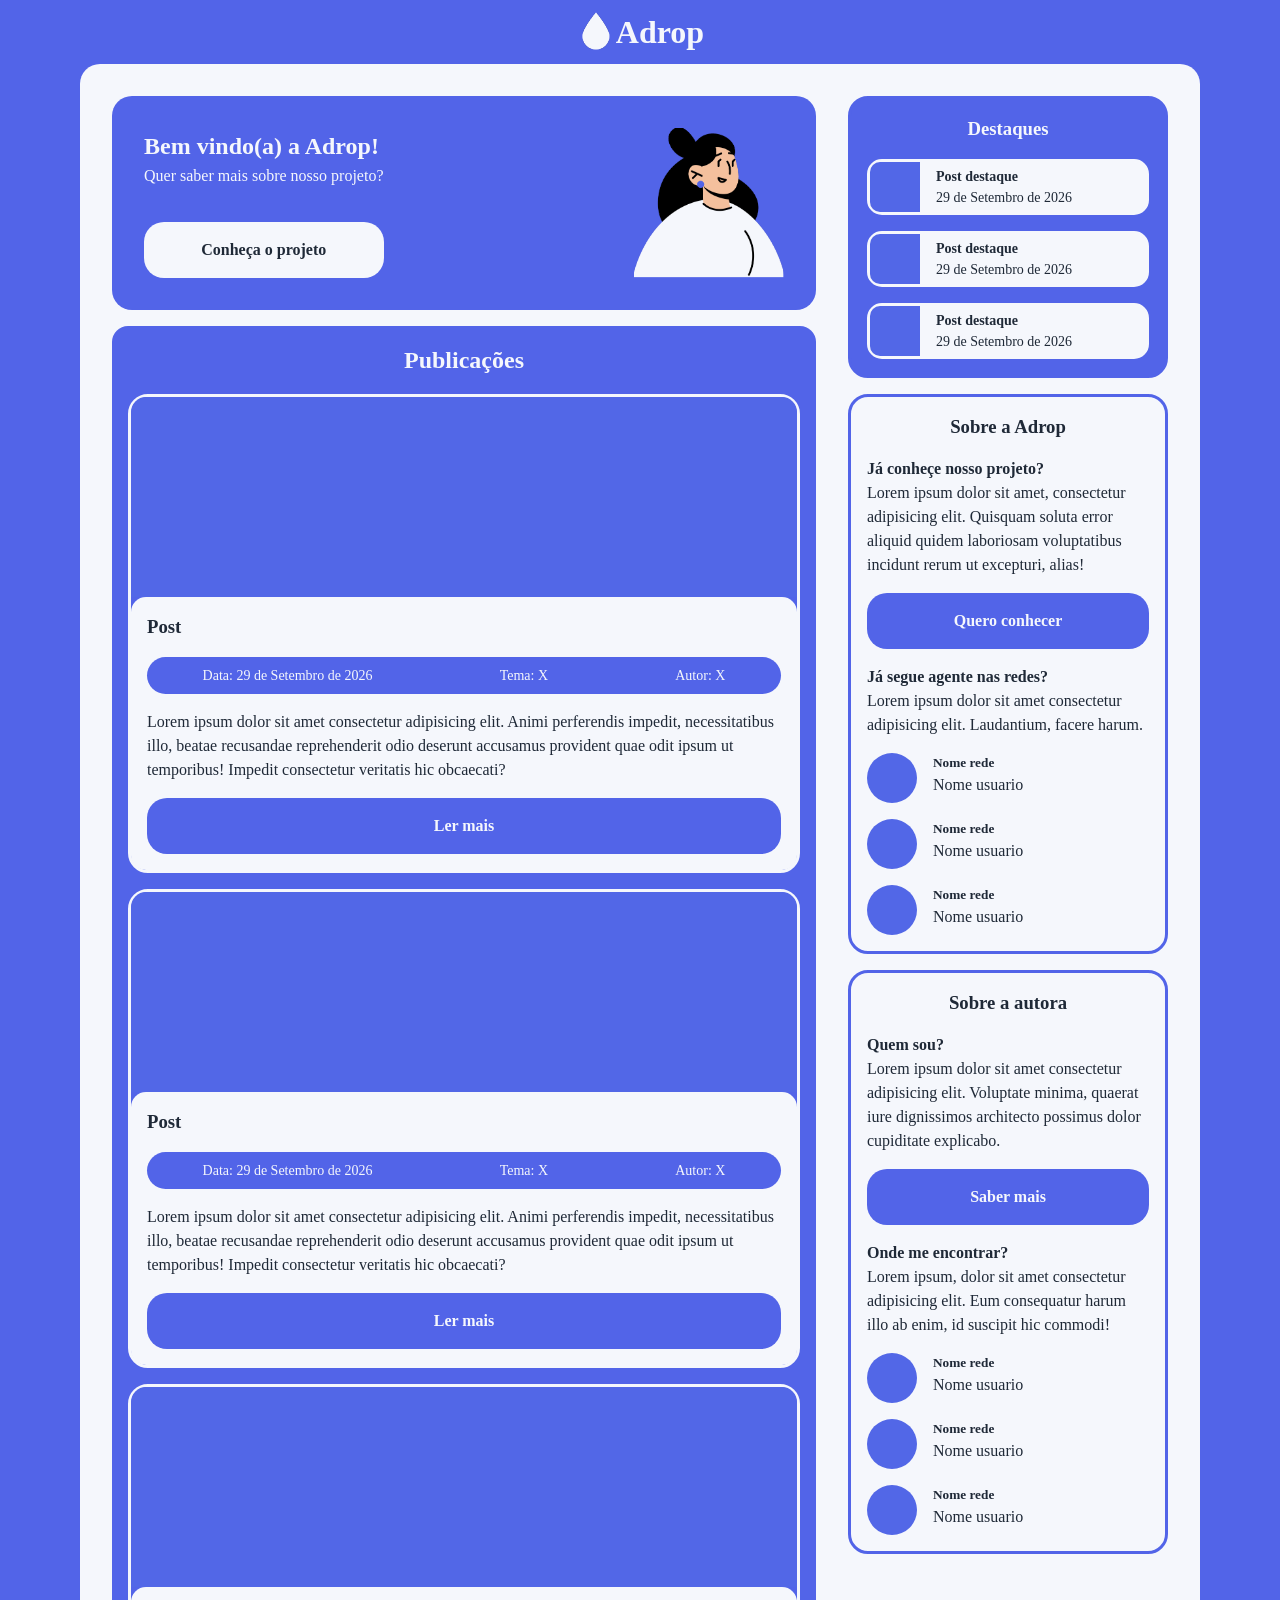
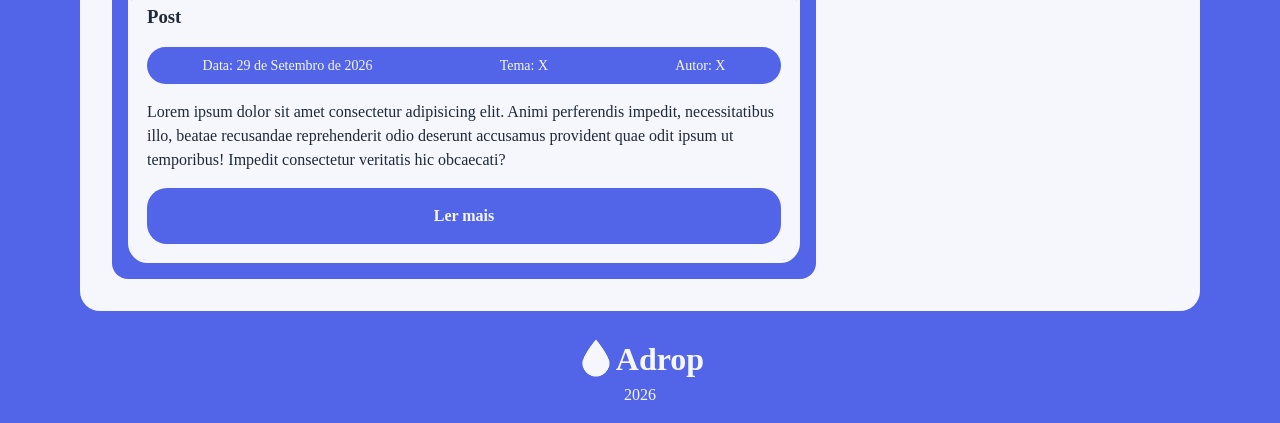
==== docs/index.html @ 1b705e3d "reestrutura todo o site na pasta docs com novo CSS e HTML" ====
<!doctype html>
<html lang="pt-BR">
  <head>
    <meta charset="UTF-8" />
    <meta name="viewport" content="width=device-width, initial-scale=1.0" />
    <link rel="stylesheet" href="css/stylesheet.css" />
    <title>Página inicial - Adrop</title>
  </head>
  <body>
    <header>
      <a class="logo" href="index.html">
        <img src="img/logo.svg" />
        Adrop
      </a>
    </header>
    <main>
      <div class="coluna1">
        <article class="banner">
          <div>
            <div>
              <h2>Bem vindo(a) a Adrop!</h2>
              <p>Quer saber mais sobre nosso projeto?</p>
            </div>
            <a class="botaoClaro" href="pages/sobreprojeto.html">Conheça o projeto</a>
          </div>
          <img src="img/avatar.svg" alt="lorem ipsum" />
        </article>
        <section class="publicacoes">
          <h2>Publicações</h2>
          <ul>
            <li class="publicacao">
              <article>
                <img class="capaPost" src="img/imgplaceholder.jpg" alt="lorem ipsum" />
                <div class="conteudoPost">
                  <h3 class="tituloPost">Post</h3>
                  <ul class="infoPost">
                    <li class="dataPost">
                      <p>
                        Data: <time datetime="2026-09-29"
                          >29 de Setembro de 2026</time
                        >
                      </p>
                    </li>
                    <li class="temaPost">
                      <p>Tema: X</p>
                    </li>
                    <li class="autorPost">
                      <p>Autor: X</p>
                    </li>
                  </ul>
                  <p class="resumoPost">
                    Lorem ipsum dolor sit amet consectetur adipisicing elit.
                    Animi perferendis impedit, necessitatibus illo, beatae
                    recusandae reprehenderit odio deserunt accusamus provident
                    quae odit ipsum ut temporibus! Impedit consectetur veritatis
                    hic obcaecati?
                  </p>
                  <a class="botaoEscuro" href="pages/posts/post1.html">Ler mais</a>
                </div>
              </article>
            </li>
            <li class="publicacao">
              <article>
                <img class="capaPost" src="img/imgplaceholder.jpg" alt="lorem ipsum" />
                <div class="conteudoPost">
                  <h3 class="tituloPost">Post</h3>
                  <ul class="infoPost">
                    <li class="dataPost">
                      <p>
                        Data: <time datetime="2026-09-29"
                          >29 de Setembro de 2026</time
                        >
                      </p>
                    </li>
                    <li class="temaPost">
                      <p>Tema: X</p>
                    </li>
                    <li class="autorPost">
                      <p>Autor: X</p>
                    </li>
                  </ul>
                  <p class="resumoPost">
                    Lorem ipsum dolor sit amet consectetur adipisicing elit.
                    Animi perferendis impedit, necessitatibus illo, beatae
                    recusandae reprehenderit odio deserunt accusamus provident
                    quae odit ipsum ut temporibus! Impedit consectetur veritatis
                    hic obcaecati?
                  </p>
                  <a class="botaoEscuro" href="pages/posts/post2.html">Ler mais</a>
                </div>
              </article>
            </li>
            <li class="publicacao">
              <article>
                <img class="capaPost" src="img/imgplaceholder.jpg" alt="lorem ipsum" />
                <div class="conteudoPost">
                  <h3 class="tituloPost">Post</h3>
                  <ul class="infoPost">
                    <li class="dataPost">
                      <p>
                        Data: <time datetime="2026-09-29"
                          >29 de Setembro de 2026</time
                        >
                      </p>
                    </li>
                    <li class="temaPost">
                      <p>Tema: X</p>
                    </li>
                    <li class="autorPost">
                      <p>Autor: X</p>
                    </li>
                  </ul>
                  <p class="resumoPost">
                    Lorem ipsum dolor sit amet consectetur adipisicing elit.
                    Animi perferendis impedit, necessitatibus illo, beatae
                    recusandae reprehenderit odio deserunt accusamus provident
                    quae odit ipsum ut temporibus! Impedit consectetur veritatis
                    hic obcaecati?
                  </p>
                  <a class="botaoEscuro" href="pages/posts/post3.html">Ler mais</a>
                </div>
              </article>
            </li>
          </ul>
        </section>
      </div>
      <div class="coluna2 sidebar">
        <div class="cardLateral cardDestaques">
          <div class="tituloCentralizado">
            <h3>Destaques</h3>
          </div>
          <ul class="postsDestaques">
            <li class="postDestaque">
              <a href="pages/posts/post1.html">
                <img src="img/imgdestplaceholder.jpg" alt="lorem ipsum" />
                <div class="conteudoPostDestaque">
                  <h4>Post destaque</h4>

                  <time datetime="2026-09-29">29 de Setembro de 2026</time>
                </div>
              </a>
            </li>
            <li class="postDestaque">
              <a href="pages/posts/post2.html">
                <img src="img/imgdestplaceholder.jpg" alt="lorem ipsum" />
                <div class="conteudoPostDestaque">
                  <h4>Post destaque</h4>

                  <time datetime="2026-09-29">29 de Setembro de 2026</time>
                </div>
              </a>
            </li>
            <li class="postDestaque">
              <a href="pages/posts/post3.html">
                <img src="img/imgdestplaceholder.jpg" alt="lorem ipsum" />
                <div class="conteudoPostDestaque">
                  <h4>Post destaque</h4>

                  <time datetime="2026-09-29">29 de Setembro de 2026</time>
                </div>
              </a>
            </li>
          </ul>
        </div>
        <div class="cardLateral cardAdrop">
          <h3>Sobre a Adrop</h3>
          <div class="introducaoAdrop">
            <h4>Já conheçe nosso projeto?</h4>
            <p>
              Lorem ipsum dolor sit amet, consectetur adipisicing elit. Quisquam
              soluta error aliquid quidem laboriosam voluptatibus incidunt rerum
              ut excepturi, alias!
            </p>
            <a class="botaoEscuro" href="pages/sobreprojeto.html">Quero conhecer</a>
          </div>
          <div class="redesSociaisAdrop">
            <h4>Já segue agente nas redes?</h4>
            <p>
              Lorem ipsum dolor sit amet consectetur adipisicing elit.
              Laudantium, facere harum.
            </p>
            <ul class="redesAdrop">
              <li class="redeAdrop">
                <a href="...">
                  <img src="img/imgdestplaceholder.jpg" alt="lorem ipsum" />
                  <div>
                    <h5>Nome rede</h5>
                    <p>Nome usuario</p>
                  </div>
                </a>
              </li>
              <li class="redeAdrop">
                <a href="...">
                  <img src="img/imgdestplaceholder.jpg" alt="lorem ipsum" />
                  <div>
                    <h5>Nome rede</h5>
                    <p>Nome usuario</p>
                  </div>
                </a>
              </li>
              <li class="redeAdrop">
                <a href="...">
                  <img src="img/imgdestplaceholder.jpg" alt="lorem ipsum" />
                  <div>
                    <h5>Nome rede</h5>
                    <p>Nome usuario</p>
                  </div>
                </a>
              </li>
            </ul>
          </div>
        </div>
        <div class="cardLateral cardAutor">
          <h3>Sobre a autora</h3>
          <div class="introducaoAutora">
          <h4>Quem sou?</h4>
          <p>
            Lorem ipsum dolor sit amet consectetur adipisicing elit. Voluptate
            minima, quaerat iure dignissimos architecto possimus dolor
            cupiditate explicabo.
          </p>
          <a class="botaoEscuro" href="pages/sobremim.html">Saber mais</a>
          </div>
          <div class="redesSociaisAutora">
          <h4>Onde me encontrar?</h4>
          <p>
            Lorem ipsum, dolor sit amet consectetur adipisicing elit. Eum
            consequatur harum illo ab enim, id suscipit hic commodi!
          </p>
          <ul class="redesAutora">
            <li class="redeAutora">
              <a href="...">
                <img src="img/imgdestplaceholder.jpg" alt="lorem ipsum" />
                <div>
                  <h5>Nome rede</h5>
                  <p>Nome usuario</p>
                </div>
              </a>
            </li>
            <li class="redeAutora">
              <a href="...">
                <img src="img/imgdestplaceholder.jpg" alt="lorem ipsum" />
                <div>
                  <h5>Nome rede</h5>
                  <p>Nome usuario</p>
                </div>
              </a>
            </li>
            <li class="redeAutora">
              <a href="...">
                <img src="img/imgdestplaceholder.jpg" alt="lorem ipsum" />
                <div>
                  <h5>Nome rede</h5>
                  <p>Nome usuario</p>
                </div>
              </a>
            </li>
          </ul>
          </div>
        </div>
      </div>
    </main>
    <footer>
      <a class="logo" href="index.html">
        <img src="img/logo.svg" />
        Adrop
      </a>
      <p>2026</p>
    </footer>
  </body>
</html>
---- docs/css/stylesheet.css ----
/* Reset de CSS básico - fonte: A Modern CSS Reset – Josh Comeau */

/* 1. Use a more-intuitive box-sizing model */
*,
*::before,
*::after {
  box-sizing: border-box;
}

/* 2. Remove default margin */
*:not(dialog) {
  margin: 0;
}

/* 3. Enable keyword animations */
@media (prefers-reduced-motion: no-preference) {
  html {
    interpolate-size: allow-keywords;
  }
}

body {
  /* 4. Increase line-height */
  line-height: 1.5;
  /* 5. Improve text rendering */
  -webkit-font-smoothing: antialiased;
}

/* 6. Improve media defaults */
img,
picture,
video,
canvas,
svg {
  display: block;
  max-width: 100%;
}

/* 7. Inherit fonts for form controls */
input,
button,
textarea,
select {
  font: inherit;
}

/* 8. Avoid text overflows */
p,
h1,
h2,
h3,
h4,
h5,
h6 {
  overflow-wrap: break-word;
}

/* 9. Improve line wrapping */
p {
  text-wrap: pretty;
}
h1,
h2,
h3,
h4,
h5,
h6 {
  text-wrap: balance;
}

/*
  10. Create a root stacking context
*/
#root,
#__next {
  isolation: isolate;
}

/* Inicio do meu CSS */

/* explicação tecnica sobre a escolha das cores: */

/* 🎨 PALETA DE CORES

   Azul principal:       #5264E8 → Botões, links e destaques.
   Branco azulado:       #F5F7FC → Fundo principal.
   Azul-marinho escuro:  #1F2937 → Textos.
   Cinza médio:          #667085 → Textos secundários, ícones e informações auxiliares.

   Hierarquia:
   Fundo → #F5F7FC
   Destaques → #5264E8
   Texto principal → #1F2937
   Texto secundário → #667085

*/

/* Cabeçalho: */

header {
  display: flex;
  justify-content: center;
  align-items: center;
}
header .logo {
  display: flex;
  text-decoration: none;
  font-size: 2rem;
  font-weight: 700;
  color: #f5f7fc;
  margin: 0.5rem;
}

/* corpo - main */

body {
  background-color: #5264e8;
}

main {
  display: flex;
  justify-content: space-between;
  gap: 2rem;
  background-color: #f5f7fc;
  color: #1f2937;
  max-width: 70rem;
  margin: 0 auto;
  padding: 2rem;
  border-radius: 20px;
}
.coluna1,
.coluna2 {
  display: flex;
  flex-direction: column;
  gap: 1rem;
}

/* conteúdo das colunas */

/* coluna 1 */

/* banner */
.banner {
  display: flex;
  justify-content: space-between;
  flex-wrap: wrap;
  gap: 1rem;
  background-color: #5264e8;
  color: #f5f7fc;
  padding: 2rem;
  border-radius: 20px;
}
.banner > div {
  display: flex;
  flex-direction: column;
  justify-content: space-between;
  gap: 1rem;
}
.banner img {
  max-width: 100%;
  height: auto;
}

/* Publicações */

.publicacoes {
  display: flex;
  flex-direction: column;
  align-items: center;
}
.publicacoes > ul {
  list-style: none;
  padding: 0;
  display: flex;
  flex-direction: column;
  gap: 1rem;
}
.publicacoes h2 {
  padding: 0 0 1rem 0;
  color: #f5f7fc;
}
.publicacao {
  border: solid 3px #f5f7fc;
  border-radius: 20px;
}
.publicacao article .conteudoPost {
  display: flex;
  flex-direction: column;
  gap: 1rem;
  padding: 1rem;
  background-color: #f5f7fc;
  border-radius: 15px;
}
.publicacao img {
  border-radius: 15px 15px 0 0;
}
.publicacoes {
  background-color: #5264e8;
  padding: 1rem;
  border-radius: 1rem;
}
.infoPost {
  display: flex;
  flex-direction: row;
  justify-content: space-around;
  background-color: #5264e8;
  font-size: 0.875rem;
  list-style: none;
  padding: 0;
  gap: 1rem;
  flex-wrap: wrap;
  color: #f5f7fc;
  border-radius: 20px;
}
.infoPost li {
  padding: 0.5rem;
}

/* coluna 2 */

.coluna2 .cardLateral {
  padding: 1rem;
  border: #5264e8 solid 3px;
  border-radius: 20px;
}
.coluna2 {
  max-width: 20rem;
}

/* Destaques */
.cardDestaques {
  display: flex;
  flex-direction: column;
  gap: 1rem;
  background-color: #5264e8;
}
.cardDestaques h3 {
  color: #f5f7fc;
}
.postsDestaques {
  display: flex;
  flex-direction: column;
  gap: 1rem;
  list-style: none;
  padding: 0;
}
.postDestaque a {
  display: flex;
  align-items: center;
  gap: 1rem;
  border: #f5f7fc solid 3px;
  border-radius: 15px;
  background-color: #f5f7fc;
  text-decoration: none;
  font-size: 0.875rem;
  color: #1f2937;
}
.postDestaque img {
  border-radius: 10px 0 0 10px;
}
.tituloCentralizado {
  display: flex;
  flex-direction: row;
  justify-content: center;
  align-items: center;
}

/* Sobre a Adrop */

.cardAdrop {
  display: flex;
  flex-direction: column;
  gap: 1rem;
  align-items: center;
}
.cardAdrop h3,
.cardAdrop h4,
.cardAdrop h5 {
  color: #1f2937;
}
.redesAdrop {
  display: flex;
  flex-direction: column;
  gap: 1rem;
  list-style: none;
  padding: 0;
  margin-top: 1rem;
}
.redeAdrop a {
  display: flex;
  gap: 1rem;
  text-decoration: none;
  color: #1f2937;
}
.redeAdrop img {
  border-radius: 50%;
}
.cardAdrop .botaoEscuro {
  margin-top: 1rem;
}

/* Sobre a autora */

.cardAutor {
  display: flex;
  flex-direction: column;
  gap: 1rem;
  align-items: center;
}
.cardAutor h3,
.cardAutor h4,
.cardAutor h5 {
  color: #1f2937;
}
.redesAutora {
  display: flex;
  flex-direction: column;
  gap: 1rem;
  list-style: none;
  padding: 0;
  margin-top: 1rem;
}
.redeAutora a {
  display: flex;
  gap: 1rem;
  text-decoration: none;
  color: #1f2937;
}
.redeAutora img {
  border-radius: 50%;
}
.cardAutor .botaoEscuro {
  margin-top: 1rem;
}

/* Botões */

.botaoClaro {
  background-color: #f5f7fc;
  padding: 1rem;
  border-radius: 20px;
  display: flex;
  justify-content: center;
  color: #1f2937;
  text-decoration: none;
  font-weight: 700;
}
.botaoEscuro {
  background-color: #5264e8;
  padding: 1rem;
  border-radius: 20px;
  display: flex;
  justify-content: center;
  color: #f5f7fc;
  text-decoration: none;
  font-weight: 700;
}

/* Rodapé */

footer {
  padding: 1rem;
  display: flex;
  flex-direction: column;
  align-items: center;
  color: #f5f7fc;
}
footer .logo {
  display: flex;
  text-decoration: none;
  font-size: 2rem;
  font-weight: 700;
  color: #f5f7fc;
  margin: 0.5rem 0.5rem 0 0.5rem;
}

/* Artigo */

.artigo {
  display: flex;
  flex-direction: column;
  gap: 1rem;
}
.artigo img {
  border-radius: 20px;
}
.artigo a {
  text-decoration: none;
  color: #1f2937;
}
.artigo ul {
  list-style: none;
  padding: 0;
}
.artigo .infoPubli {
  background-color: #5264e8;
  color: #f5f7fc;
  display: flex;
  justify-content: space-around;
  flex-wrap: wrap;
  align-items: center;
  gap: 1rem;
  padding: 1rem;
  border-radius: 20px;
}

/* Focos */

.logo:focus-visible,
.cardDestaques a:focus-visible,
.botaoClaro:focus-visible {
  outline: solid 4px #ffffff;
  outline-offset: 3px;
}
.botaoEscuro:focus-visible,
.redesAdrop a:focus-visible,
.redesAutora a:focus-visible {
  outline: solid 4px #000000;
  outline-offset: 3px;
}
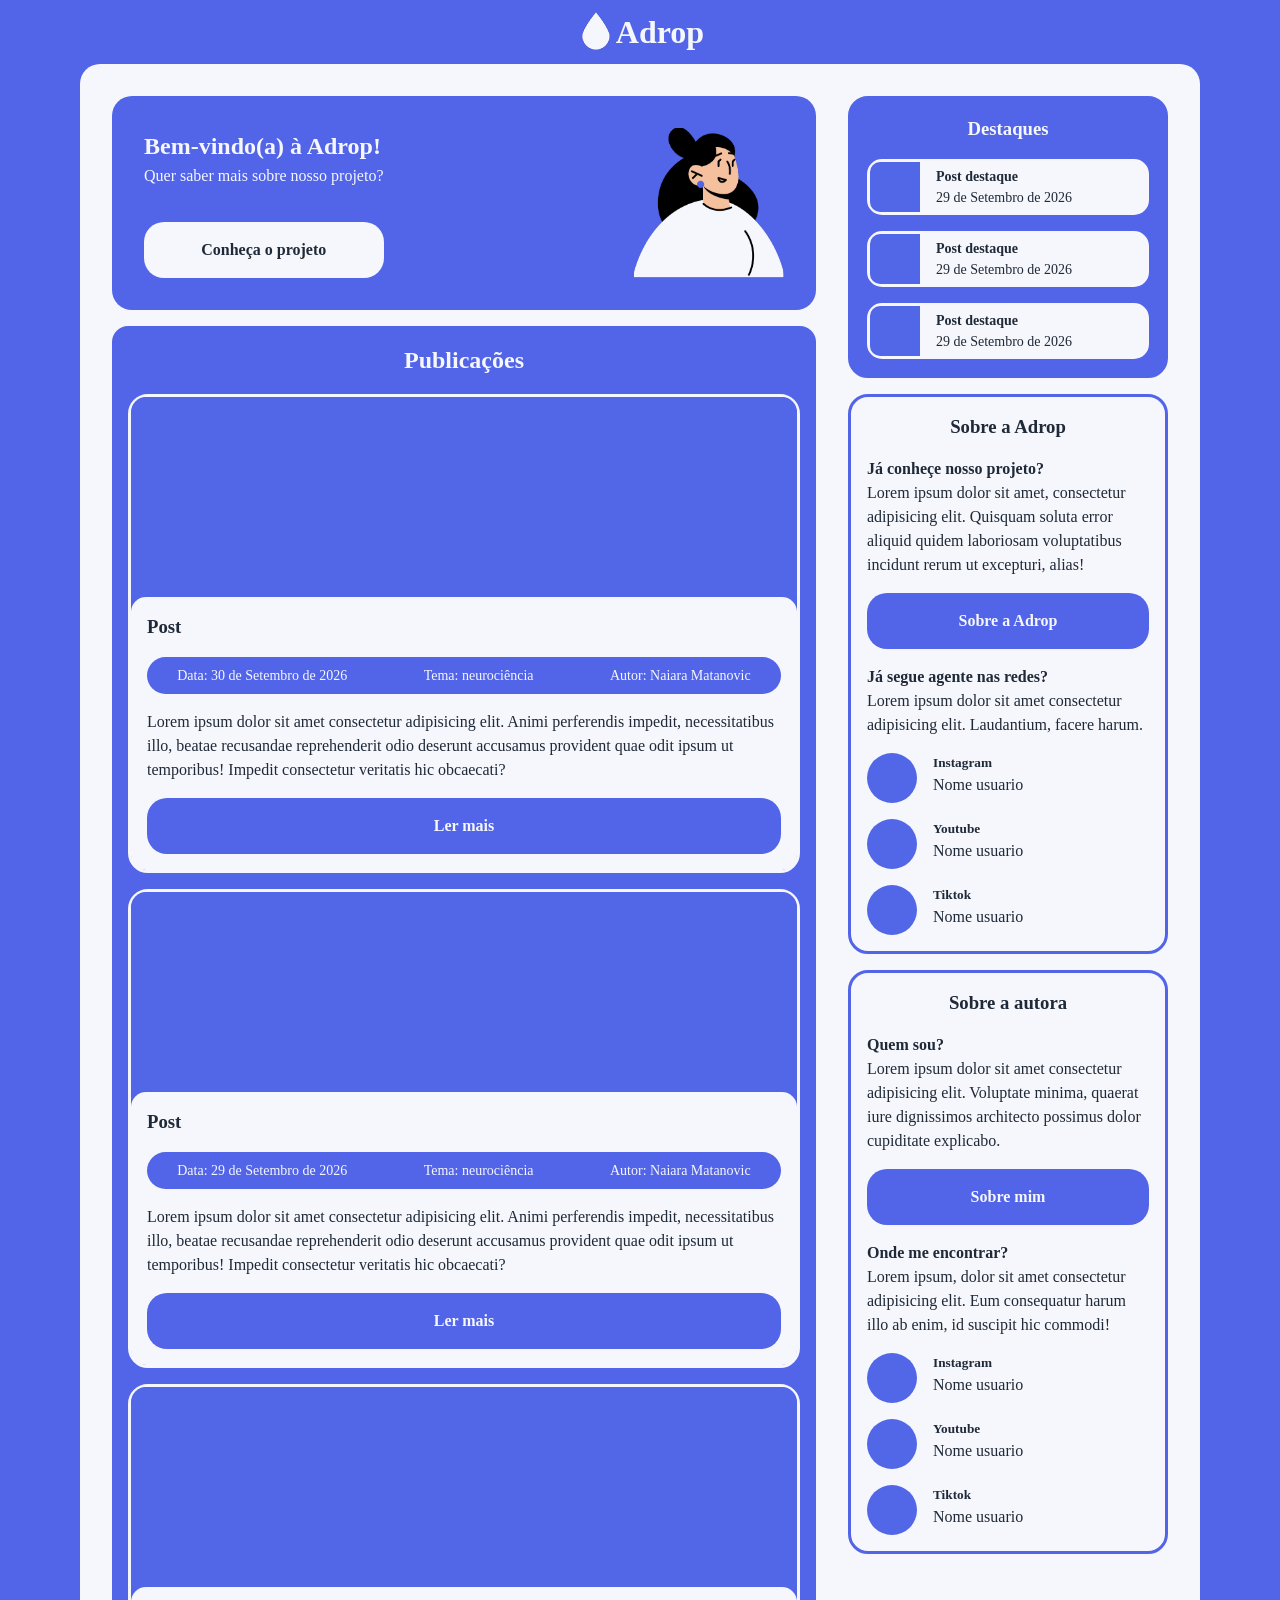
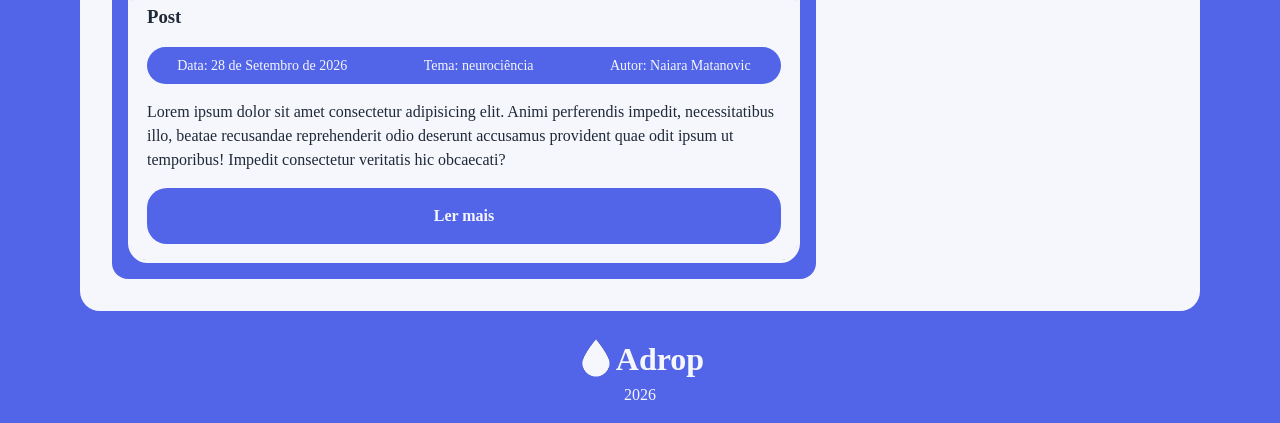
==== commit 16adc53a: "Corrige alguns detalhes do html, como a referenciação dos href" ====
--- a/docs/index.html
+++ b/docs/index.html
@@ -9,7 +9,7 @@
   <body>
     <header>
       <a class="logo" href="index.html">
-        <img src="img/logo.svg" />
+        <img src="img/logo.svg" alt="lorem ipsum"/>
         Adrop
       </a>
     </header>
@@ -18,10 +18,12 @@
         <article class="banner">
           <div>
             <div>
-              <h2>Bem vindo(a) a Adrop!</h2>
+              <h1>Bem-vindo(a) à Adrop!</h1>
               <p>Quer saber mais sobre nosso projeto?</p>
             </div>
-            <a class="botaoClaro" href="pages/sobreprojeto.html">Conheça o projeto</a>
+            <a class="botaoClaro" href="pages/sobreprojeto.html"
+              >Conheça o projeto</a
+            >
           </div>
           <img src="img/avatar.svg" alt="lorem ipsum" />
         </article>
@@ -30,22 +32,29 @@
           <ul>
             <li class="publicacao">
               <article>
-                <img class="capaPost" src="img/imgplaceholder.jpg" alt="lorem ipsum" />
+                <img
+                  class="capaPost"
+                  src="img/imgplaceholder.jpg"
+                  alt="lorem ipsum"
+                />
                 <div class="conteudoPost">
-                  <h3 class="tituloPost">Post</h3>
+                  <a class="tituloPost" href="pages/posts/post1.html"
+                    ><h3>Post</h3></a
+                  >
                   <ul class="infoPost">
                     <li class="dataPost">
                       <p>
-                        Data: <time datetime="2026-09-29"
-                          >29 de Setembro de 2026</time
+                        Data:
+                        <time datetime="2026-09-30"
+                          >30 de Setembro de 2026</time
                         >
                       </p>
                     </li>
                     <li class="temaPost">
-                      <p>Tema: X</p>
+                      <p>Tema: neurociência</p>
                     </li>
                     <li class="autorPost">
-                      <p>Autor: X</p>
+                      <p>Autor: Naiara Matanovic</p>
                     </li>
                   </ul>
                   <p class="resumoPost">
@@ -55,28 +64,37 @@
                     quae odit ipsum ut temporibus! Impedit consectetur veritatis
                     hic obcaecati?
                   </p>
-                  <a class="botaoEscuro" href="pages/posts/post1.html">Ler mais</a>
+                  <a class="botaoEscuro" href="pages/posts/post1.html"
+                    >Ler mais</a
+                  >
                 </div>
               </article>
             </li>
             <li class="publicacao">
               <article>
-                <img class="capaPost" src="img/imgplaceholder.jpg" alt="lorem ipsum" />
+                <img
+                  class="capaPost"
+                  src="img/imgplaceholder.jpg"
+                  alt="lorem ipsum"
+                />
                 <div class="conteudoPost">
-                  <h3 class="tituloPost">Post</h3>
+                  <a class="tituloPost" href="pages/posts/post2.html"
+                    ><h3>Post</h3></a
+                  >
                   <ul class="infoPost">
                     <li class="dataPost">
                       <p>
-                        Data: <time datetime="2026-09-29"
+                        Data:
+                        <time datetime="2026-09-29"
                           >29 de Setembro de 2026</time
                         >
                       </p>
                     </li>
                     <li class="temaPost">
-                      <p>Tema: X</p>
+                      <p>Tema: neurociência</p>
                     </li>
                     <li class="autorPost">
-                      <p>Autor: X</p>
+                      <p>Autor: Naiara Matanovic</p>
                     </li>
                   </ul>
                   <p class="resumoPost">
@@ -86,28 +104,37 @@
                     quae odit ipsum ut temporibus! Impedit consectetur veritatis
                     hic obcaecati?
                   </p>
-                  <a class="botaoEscuro" href="pages/posts/post2.html">Ler mais</a>
+                  <a class="botaoEscuro" href="pages/posts/post2.html"
+                    >Ler mais</a
+                  >
                 </div>
               </article>
             </li>
             <li class="publicacao">
               <article>
-                <img class="capaPost" src="img/imgplaceholder.jpg" alt="lorem ipsum" />
+                <img
+                  class="capaPost"
+                  src="img/imgplaceholder.jpg"
+                  alt="lorem ipsum"
+                />
                 <div class="conteudoPost">
-                  <h3 class="tituloPost">Post</h3>
+                  <a class="tituloPost" href="pages/posts/post3.html"
+                    ><h3>Post</h3></a
+                  >
                   <ul class="infoPost">
                     <li class="dataPost">
                       <p>
-                        Data: <time datetime="2026-09-29"
-                          >29 de Setembro de 2026</time
+                        Data:
+                        <time datetime="2026-09-28"
+                          >28 de Setembro de 2026</time
                         >
                       </p>
                     </li>
                     <li class="temaPost">
-                      <p>Tema: X</p>
+                      <p>Tema: neurociência</p>
                     </li>
                     <li class="autorPost">
-                      <p>Autor: X</p>
+                      <p>Autor: Naiara Matanovic</p>
                     </li>
                   </ul>
                   <p class="resumoPost">
@@ -117,7 +144,9 @@
                     quae odit ipsum ut temporibus! Impedit consectetur veritatis
                     hic obcaecati?
                   </p>
-                  <a class="botaoEscuro" href="pages/posts/post3.html">Ler mais</a>
+                  <a class="botaoEscuro" href="pages/posts/post3.html"
+                    >Ler mais</a
+                  >
                 </div>
               </article>
             </li>
@@ -171,7 +200,9 @@
               soluta error aliquid quidem laboriosam voluptatibus incidunt rerum
               ut excepturi, alias!
             </p>
-            <a class="botaoEscuro" href="pages/sobreprojeto.html">Quero conhecer</a>
+            <a class="botaoEscuro" href="pages/sobreprojeto.html"
+              >Sobre a Adrop</a
+            >
           </div>
           <div class="redesSociaisAdrop">
             <h4>Já segue agente nas redes?</h4>
@@ -181,28 +212,28 @@
             </p>
             <ul class="redesAdrop">
               <li class="redeAdrop">
-                <a href="...">
-                  <img src="img/imgdestplaceholder.jpg" alt="lorem ipsum" />
-                  <div>
-                    <h5>Nome rede</h5>
+                <a href="https://www.instagram.com/">
+                  <img src="img/imgdestplaceholder.jpg" alt="lorem ipsum" />
+                  <div>
+                    <h5>Instagram</h5>
                     <p>Nome usuario</p>
                   </div>
                 </a>
               </li>
               <li class="redeAdrop">
-                <a href="...">
-                  <img src="img/imgdestplaceholder.jpg" alt="lorem ipsum" />
-                  <div>
-                    <h5>Nome rede</h5>
+                <a href="https://www.youtube.com/">
+                  <img src="img/imgdestplaceholder.jpg" alt="lorem ipsum" />
+                  <div>
+                    <h5>Youtube</h5>
                     <p>Nome usuario</p>
                   </div>
                 </a>
               </li>
               <li class="redeAdrop">
-                <a href="...">
-                  <img src="img/imgdestplaceholder.jpg" alt="lorem ipsum" />
-                  <div>
-                    <h5>Nome rede</h5>
+                <a href="https://www.tiktok.com/pt-BR/">
+                  <img src="img/imgdestplaceholder.jpg" alt="lorem ipsum" />
+                  <div>
+                    <h5>Tiktok</h5>
                     <p>Nome usuario</p>
                   </div>
                 </a>
@@ -213,56 +244,56 @@
         <div class="cardLateral cardAutor">
           <h3>Sobre a autora</h3>
           <div class="introducaoAutora">
-          <h4>Quem sou?</h4>
-          <p>
-            Lorem ipsum dolor sit amet consectetur adipisicing elit. Voluptate
-            minima, quaerat iure dignissimos architecto possimus dolor
-            cupiditate explicabo.
-          </p>
-          <a class="botaoEscuro" href="pages/sobremim.html">Saber mais</a>
+            <h4>Quem sou?</h4>
+            <p>
+              Lorem ipsum dolor sit amet consectetur adipisicing elit. Voluptate
+              minima, quaerat iure dignissimos architecto possimus dolor
+              cupiditate explicabo.
+            </p>
+            <a class="botaoEscuro" href="pages/sobremim.html">Sobre mim</a>
           </div>
           <div class="redesSociaisAutora">
-          <h4>Onde me encontrar?</h4>
-          <p>
-            Lorem ipsum, dolor sit amet consectetur adipisicing elit. Eum
-            consequatur harum illo ab enim, id suscipit hic commodi!
-          </p>
-          <ul class="redesAutora">
-            <li class="redeAutora">
-              <a href="...">
-                <img src="img/imgdestplaceholder.jpg" alt="lorem ipsum" />
-                <div>
-                  <h5>Nome rede</h5>
-                  <p>Nome usuario</p>
-                </div>
-              </a>
-            </li>
-            <li class="redeAutora">
-              <a href="...">
-                <img src="img/imgdestplaceholder.jpg" alt="lorem ipsum" />
-                <div>
-                  <h5>Nome rede</h5>
-                  <p>Nome usuario</p>
-                </div>
-              </a>
-            </li>
-            <li class="redeAutora">
-              <a href="...">
-                <img src="img/imgdestplaceholder.jpg" alt="lorem ipsum" />
-                <div>
-                  <h5>Nome rede</h5>
-                  <p>Nome usuario</p>
-                </div>
-              </a>
-            </li>
-          </ul>
+            <h4>Onde me encontrar?</h4>
+            <p>
+              Lorem ipsum, dolor sit amet consectetur adipisicing elit. Eum
+              consequatur harum illo ab enim, id suscipit hic commodi!
+            </p>
+            <ul class="redesAutora">
+              <li class="redeAutora">
+                <a href="https://www.instagram.com/">
+                  <img src="img/imgdestplaceholder.jpg" alt="lorem ipsum" />
+                  <div>
+                    <h5>Instagram</h5>
+                    <p>Nome usuario</p>
+                  </div>
+                </a>
+              </li>
+              <li class="redeAutora">
+                <a href="https://www.youtube.com/">
+                  <img src="img/imgdestplaceholder.jpg" alt="lorem ipsum" />
+                  <div>
+                    <h5>Youtube</h5>
+                    <p>Nome usuario</p>
+                  </div>
+                </a>
+              </li>
+              <li class="redeAutora">
+                <a href="https://www.tiktok.com/pt-BR/">
+                  <img src="img/imgdestplaceholder.jpg" alt="lorem ipsum" />
+                  <div>
+                    <h5>Tiktok</h5>
+                    <p>Nome usuario</p>
+                  </div>
+                </a>
+              </li>
+            </ul>
           </div>
         </div>
       </div>
     </main>
     <footer>
       <a class="logo" href="index.html">
-        <img src="img/logo.svg" />
+        <img src="img/logo.svg" alt="lorem ipsum"/>
         Adrop
       </a>
       <p>2026</p>
--- a/docs/css/stylesheet.css
+++ b/docs/css/stylesheet.css
@@ -215,6 +215,10 @@
 .infoPost li {
   padding: 0.5rem;
 }
+.tituloPost {
+  color: #1f2937;
+  text-decoration: none;
+}
 
 /* coluna 2 */
 
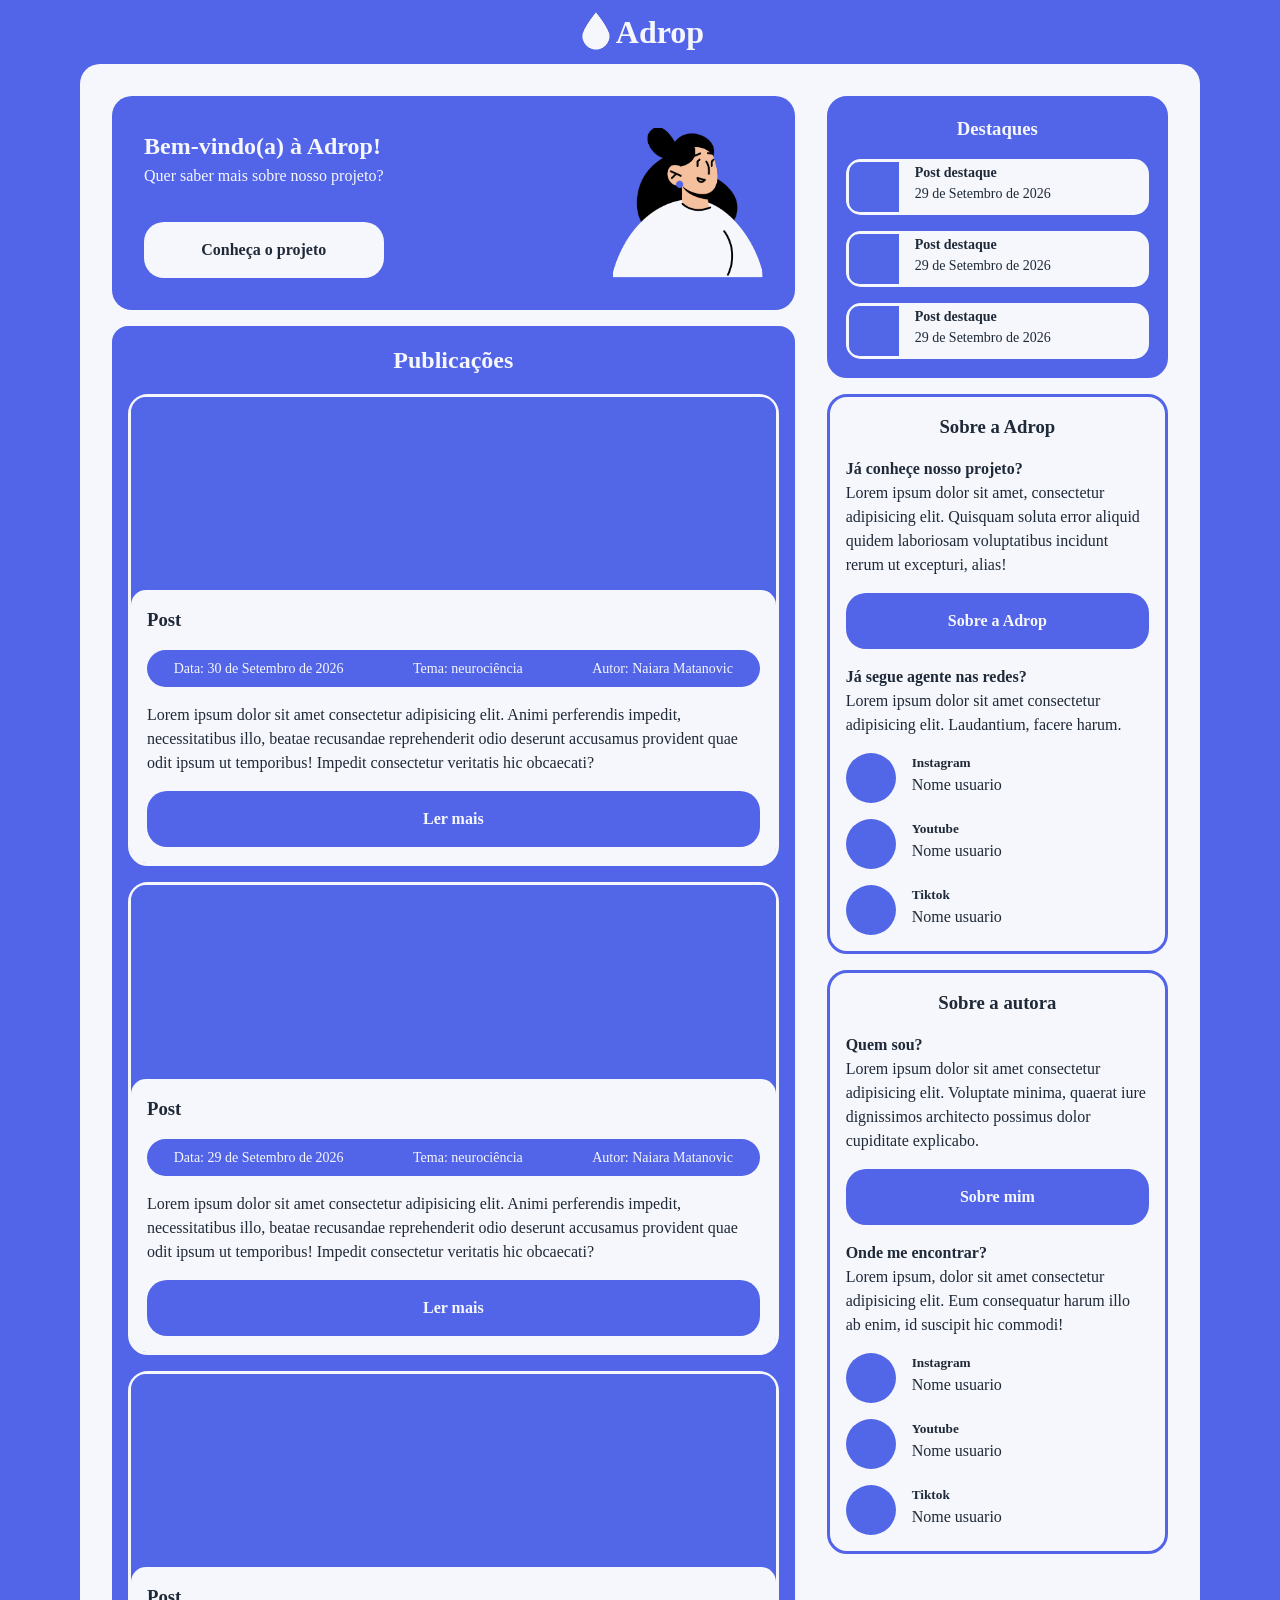
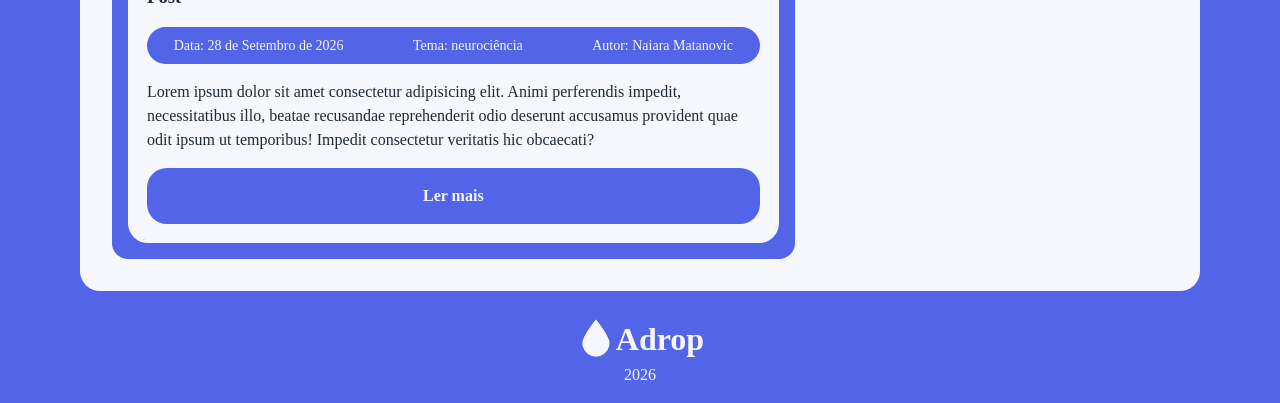
==== commit a19066f6: "Corrige a quebra dentro dos cartoes de destaque" ====
--- a/docs/index.html
+++ b/docs/index.html
@@ -164,7 +164,6 @@
                 <img src="img/imgdestplaceholder.jpg" alt="lorem ipsum" />
                 <div class="conteudoPostDestaque">
                   <h4>Post destaque</h4>
-
                   <time datetime="2026-09-29">29 de Setembro de 2026</time>
                 </div>
               </a>
--- a/docs/css/stylesheet.css
+++ b/docs/css/stylesheet.css
@@ -118,8 +118,8 @@
 }
 
 main {
-  display: flex;
-  justify-content: space-between;
+  display: grid;
+  grid-template-columns: minmax(0, 2fr) minmax(0, 1fr);
   gap: 2rem;
   background-color: #f5f7fc;
   color: #1f2937;
@@ -161,6 +161,11 @@
   height: auto;
 }
 
+.coluna1.sobreMim,
+.coluna1.sobreAdrop {
+  grid-column: 1/3;
+}
+
 /* Publicações */
 
 .publicacoes {
@@ -227,10 +232,6 @@
   border: #5264e8 solid 3px;
   border-radius: 20px;
 }
-.coluna2 {
-  max-width: 20rem;
-}
-
 /* Destaques */
 .cardDestaques {
   display: flex;
@@ -250,7 +251,6 @@
 }
 .postDestaque a {
   display: flex;
-  align-items: center;
   gap: 1rem;
   border: #f5f7fc solid 3px;
   border-radius: 15px;
@@ -268,6 +268,9 @@
   justify-content: center;
   align-items: center;
 }
+.conteudoPostDestaque {
+  min-width: 0;
+}
 
 /* Sobre a Adrop */
 
@@ -275,7 +278,9 @@
   display: flex;
   flex-direction: column;
   gap: 1rem;
-  align-items: center;
+}
+.cardAdrop h3 {
+  align-self: center;
 }
 .cardAdrop h3,
 .cardAdrop h4,
@@ -309,7 +314,9 @@
   display: flex;
   flex-direction: column;
   gap: 1rem;
-  align-items: center;
+}
+.cardAutor h3 {
+  align-self: center;
 }
 .cardAutor h3,
 .cardAutor h4,
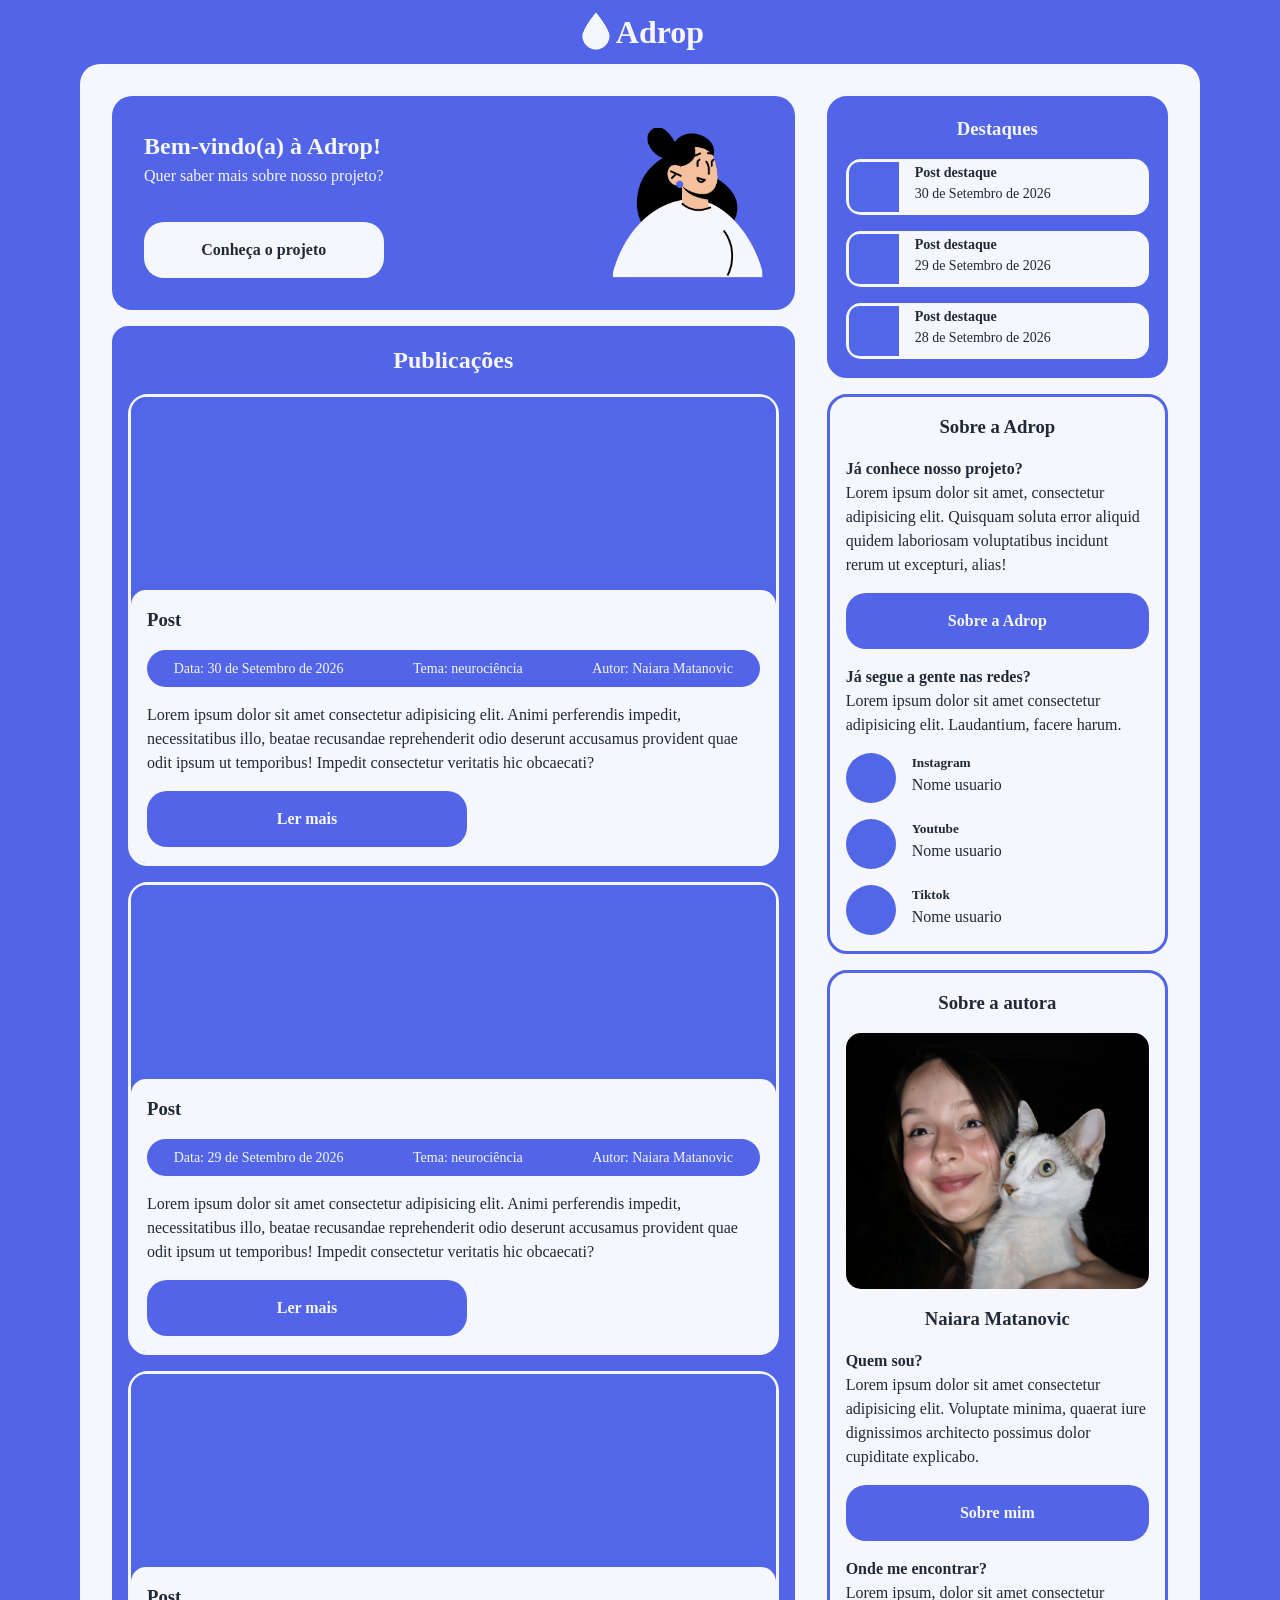
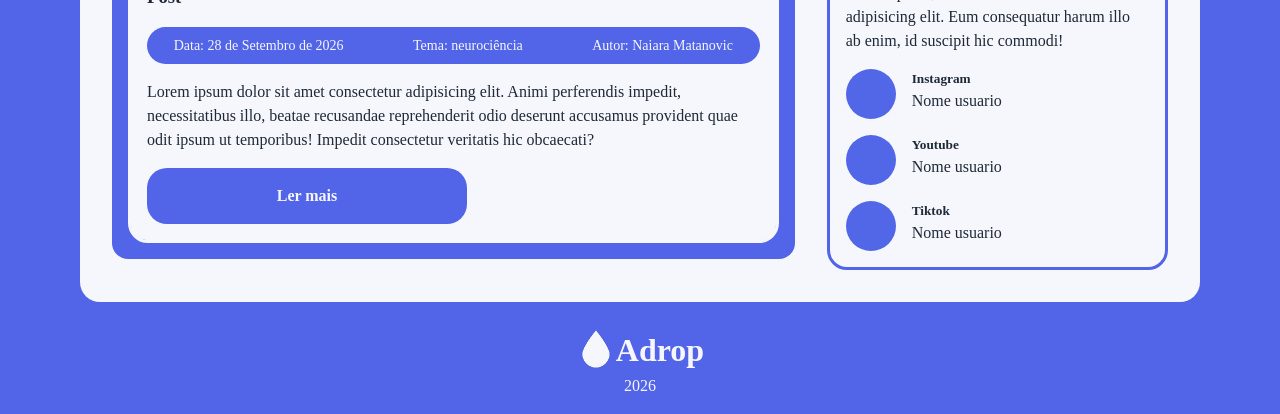
==== commit 82a9986e: "Aplica correções requisitadas de layout" ====
--- a/docs/index.html
+++ b/docs/index.html
@@ -9,7 +9,7 @@
   <body>
     <header>
       <a class="logo" href="index.html">
-        <img src="img/logo.svg" alt="lorem ipsum"/>
+        <img src="img/logo.svg" alt="Imagem de uma gota de cor sólida branca" />
         Adrop
       </a>
     </header>
@@ -25,7 +25,7 @@
               >Conheça o projeto</a
             >
           </div>
-          <img src="img/avatar.svg" alt="lorem ipsum" />
+          <img src="img/avatar.svg" alt="Animação de uma mulher de cabelo preto e roupa branca sorrindo" />
         </article>
         <section class="publicacoes">
           <h2>Publicações</h2>
@@ -35,7 +35,7 @@
                 <img
                   class="capaPost"
                   src="img/imgplaceholder.jpg"
-                  alt="lorem ipsum"
+                  alt="Imagem com cor sólida da cor primaria da Adrop, o azul médio"
                 />
                 <div class="conteudoPost">
                   <a class="tituloPost" href="pages/posts/post1.html"
@@ -75,7 +75,7 @@
                 <img
                   class="capaPost"
                   src="img/imgplaceholder.jpg"
-                  alt="lorem ipsum"
+                  alt="Imagem com cor sólida da cor primaria da Adrop, o azul médio"
                 />
                 <div class="conteudoPost">
                   <a class="tituloPost" href="pages/posts/post2.html"
@@ -115,7 +115,7 @@
                 <img
                   class="capaPost"
                   src="img/imgplaceholder.jpg"
-                  alt="lorem ipsum"
+                  alt="Imagem com cor sólida da cor primaria da Adrop, o azul médio"
                 />
                 <div class="conteudoPost">
                   <a class="tituloPost" href="pages/posts/post3.html"
@@ -161,16 +161,16 @@
           <ul class="postsDestaques">
             <li class="postDestaque">
               <a href="pages/posts/post1.html">
-                <img src="img/imgdestplaceholder.jpg" alt="lorem ipsum" />
+                <img src="img/imgdestplaceholder.jpg" alt="Imagem com cor sólida da cor primaria da Adrop, o azul médio" />
                 <div class="conteudoPostDestaque">
                   <h4>Post destaque</h4>
-                  <time datetime="2026-09-29">29 de Setembro de 2026</time>
+                  <time datetime="2026-09-30">30 de Setembro de 2026</time>
                 </div>
               </a>
             </li>
             <li class="postDestaque">
               <a href="pages/posts/post2.html">
-                <img src="img/imgdestplaceholder.jpg" alt="lorem ipsum" />
+                <img src="img/imgdestplaceholder.jpg" alt="Imagem com cor sólida da cor primaria da Adrop, o azul médio" />
                 <div class="conteudoPostDestaque">
                   <h4>Post destaque</h4>
 
@@ -180,11 +180,11 @@
             </li>
             <li class="postDestaque">
               <a href="pages/posts/post3.html">
-                <img src="img/imgdestplaceholder.jpg" alt="lorem ipsum" />
+                <img src="img/imgdestplaceholder.jpg" alt="Imagem com cor sólida da cor primaria da Adrop, o azul médio" />
                 <div class="conteudoPostDestaque">
                   <h4>Post destaque</h4>
 
-                  <time datetime="2026-09-29">29 de Setembro de 2026</time>
+                  <time datetime="2026-09-28">28 de Setembro de 2026</time>
                 </div>
               </a>
             </li>
@@ -193,7 +193,7 @@
         <div class="cardLateral cardAdrop">
           <h3>Sobre a Adrop</h3>
           <div class="introducaoAdrop">
-            <h4>Já conheçe nosso projeto?</h4>
+            <h4>Já conhece nosso projeto?</h4>
             <p>
               Lorem ipsum dolor sit amet, consectetur adipisicing elit. Quisquam
               soluta error aliquid quidem laboriosam voluptatibus incidunt rerum
@@ -204,7 +204,7 @@
             >
           </div>
           <div class="redesSociaisAdrop">
-            <h4>Já segue agente nas redes?</h4>
+            <h4>Já segue a gente nas redes?</h4>
             <p>
               Lorem ipsum dolor sit amet consectetur adipisicing elit.
               Laudantium, facere harum.
@@ -212,7 +212,7 @@
             <ul class="redesAdrop">
               <li class="redeAdrop">
                 <a href="https://www.instagram.com/">
-                  <img src="img/imgdestplaceholder.jpg" alt="lorem ipsum" />
+                  <img src="img/imgdestplaceholder.jpg" alt="Imagem com cor sólida da cor primaria da Adrop, o azul médio" />
                   <div>
                     <h5>Instagram</h5>
                     <p>Nome usuario</p>
@@ -221,7 +221,7 @@
               </li>
               <li class="redeAdrop">
                 <a href="https://www.youtube.com/">
-                  <img src="img/imgdestplaceholder.jpg" alt="lorem ipsum" />
+                  <img src="img/imgdestplaceholder.jpg" alt="Imagem com cor sólida da cor primaria da Adrop, o azul médio" />
                   <div>
                     <h5>Youtube</h5>
                     <p>Nome usuario</p>
@@ -230,7 +230,7 @@
               </li>
               <li class="redeAdrop">
                 <a href="https://www.tiktok.com/pt-BR/">
-                  <img src="img/imgdestplaceholder.jpg" alt="lorem ipsum" />
+                  <img src="img/imgdestplaceholder.jpg" alt="Imagem com cor sólida da cor primaria da Adrop, o azul médio" />
                   <div>
                     <h5>Tiktok</h5>
                     <p>Nome usuario</p>
@@ -243,6 +243,11 @@
         <div class="cardLateral cardAutor">
           <h3>Sobre a autora</h3>
           <div class="introducaoAutora">
+            <img
+              src="/docs/img/autora.jpg"
+              alt="foto da autora abraçando seu gato branco"
+            />
+            <h3 class="nome">Naiara Matanovic</h3>
             <h4>Quem sou?</h4>
             <p>
               Lorem ipsum dolor sit amet consectetur adipisicing elit. Voluptate
@@ -260,7 +265,7 @@
             <ul class="redesAutora">
               <li class="redeAutora">
                 <a href="https://www.instagram.com/">
-                  <img src="img/imgdestplaceholder.jpg" alt="lorem ipsum" />
+                  <img src="img/imgdestplaceholder.jpg" alt="Imagem com cor sólida da cor primaria da Adrop, o azul médio" />
                   <div>
                     <h5>Instagram</h5>
                     <p>Nome usuario</p>
@@ -269,7 +274,7 @@
               </li>
               <li class="redeAutora">
                 <a href="https://www.youtube.com/">
-                  <img src="img/imgdestplaceholder.jpg" alt="lorem ipsum" />
+                  <img src="img/imgdestplaceholder.jpg" alt="Imagem com cor sólida da cor primaria da Adrop, o azul médio" />
                   <div>
                     <h5>Youtube</h5>
                     <p>Nome usuario</p>
@@ -278,7 +283,7 @@
               </li>
               <li class="redeAutora">
                 <a href="https://www.tiktok.com/pt-BR/">
-                  <img src="img/imgdestplaceholder.jpg" alt="lorem ipsum" />
+                  <img src="img/imgdestplaceholder.jpg" alt="Imagem com cor sólida da cor primaria da Adrop, o azul médio" />
                   <div>
                     <h5>Tiktok</h5>
                     <p>Nome usuario</p>
@@ -292,7 +297,7 @@
     </main>
     <footer>
       <a class="logo" href="index.html">
-        <img src="img/logo.svg" alt="lorem ipsum"/>
+        <img src="img/logo.svg" alt="Imagem de uma gota de cor sólida branca" />
         Adrop
       </a>
       <p>2026</p>
--- a/docs/css/stylesheet.css
+++ b/docs/css/stylesheet.css
@@ -1,31 +1,42 @@
+/* explicação técnica sobre a escolha das cores:
+
+🎨 PALETA DE CORES
+
+   Azul principal:       #5264E8 → Botões, links e destaques.
+   Branco azulado:       #F5F7FC → Fundo principal.
+   Azul-marinho escuro:  #1F2937 → Textos.
+   Cinza médio:          #667085 → Textos secundários, ícones e informações auxiliares.
+
+   Hierarquia:
+   Fundo → #F5F7FC
+   Destaques → #5264E8
+   Texto principal → #1F2937
+   Texto secundário → #667085
+*/
 /* Reset de CSS básico - fonte: A Modern CSS Reset – Josh Comeau */
-
 /* 1. Use a more-intuitive box-sizing model */
 *,
 *::before,
 *::after {
   box-sizing: border-box;
 }
-
 /* 2. Remove default margin */
 *:not(dialog) {
   margin: 0;
 }
-
 /* 3. Enable keyword animations */
 @media (prefers-reduced-motion: no-preference) {
   html {
     interpolate-size: allow-keywords;
   }
 }
-
 body {
   /* 4. Increase line-height */
   line-height: 1.5;
+
   /* 5. Improve text rendering */
   -webkit-font-smoothing: antialiased;
 }
-
 /* 6. Improve media defaults */
 img,
 picture,
@@ -35,7 +46,6 @@
   display: block;
   max-width: 100%;
 }
-
 /* 7. Inherit fonts for form controls */
 input,
 button,
@@ -43,18 +53,18 @@
 select {
   font: inherit;
 }
-
 /* 8. Avoid text overflows */
 p,
+a,
+time,
 h1,
 h2,
 h3,
 h4,
 h5,
 h6 {
-  overflow-wrap: break-word;
-}
-
+  overflow-wrap: anywhere;
+}
 /* 9. Improve line wrapping */
 p {
   text-wrap: pretty;
@@ -67,59 +77,19 @@
 h6 {
   text-wrap: balance;
 }
-
-/*
-  10. Create a root stacking context
-*/
+/* 10. Create a root stacking context */
 #root,
 #__next {
   isolation: isolate;
 }
 
 /* Inicio do meu CSS */
-
-/* explicação tecnica sobre a escolha das cores: */
-
-/* 🎨 PALETA DE CORES
-
-   Azul principal:       #5264E8 → Botões, links e destaques.
-   Branco azulado:       #F5F7FC → Fundo principal.
-   Azul-marinho escuro:  #1F2937 → Textos.
-   Cinza médio:          #667085 → Textos secundários, ícones e informações auxiliares.
-
-   Hierarquia:
-   Fundo → #F5F7FC
-   Destaques → #5264E8
-   Texto principal → #1F2937
-   Texto secundário → #667085
-
-*/
-
-/* Cabeçalho: */
-
-header {
-  display: flex;
-  justify-content: center;
-  align-items: center;
-}
-header .logo {
-  display: flex;
-  text-decoration: none;
-  font-size: 2rem;
-  font-weight: 700;
-  color: #f5f7fc;
-  margin: 0.5rem;
-}
-
-/* corpo - main */
-
+/* Corpo - main */
 body {
   background-color: #5264e8;
 }
-
 main {
   display: grid;
-  grid-template-columns: minmax(0, 2fr) minmax(0, 1fr);
   gap: 2rem;
   background-color: #f5f7fc;
   color: #1f2937;
@@ -134,12 +104,23 @@
   flex-direction: column;
   gap: 1rem;
 }
-
-/* conteúdo das colunas */
-
-/* coluna 1 */
-
-/* banner */
+/* Cabeçalho */
+header {
+  display: flex;
+  justify-content: center;
+  align-items: center;
+}
+header .logo {
+  display: flex;
+  text-decoration: none;
+  font-size: 2rem;
+  font-weight: 700;
+  color: #f5f7fc;
+  margin: 0.5rem;
+}
+/* Conteúdo das colunas */
+/* Coluna 1 */
+/* Banner */
 .banner {
   display: flex;
   justify-content: space-between;
@@ -160,18 +141,14 @@
   max-width: 100%;
   height: auto;
 }
-
-.coluna1.sobreMim,
-.coluna1.sobreAdrop {
-  grid-column: 1/3;
-}
-
 /* Publicações */
-
 .publicacoes {
   display: flex;
   flex-direction: column;
   align-items: center;
+  background-color: #5264e8;
+  padding: 1rem;
+  border-radius: 1rem;
 }
 .publicacoes > ul {
   list-style: none;
@@ -199,11 +176,6 @@
 .publicacao img {
   border-radius: 15px 15px 0 0;
 }
-.publicacoes {
-  background-color: #5264e8;
-  padding: 1rem;
-  border-radius: 1rem;
-}
 .infoPost {
   display: flex;
   flex-direction: row;
@@ -224,9 +196,7 @@
   color: #1f2937;
   text-decoration: none;
 }
-
-/* coluna 2 */
-
+/* Coluna 2 */
 .coluna2 .cardLateral {
   padding: 1rem;
   border: #5264e8 solid 3px;
@@ -264,23 +234,17 @@
 }
 .tituloCentralizado {
   display: flex;
-  flex-direction: row;
   justify-content: center;
   align-items: center;
 }
-.conteudoPostDestaque {
-  min-width: 0;
-}
-
 /* Sobre a Adrop */
-
 .cardAdrop {
   display: flex;
   flex-direction: column;
   gap: 1rem;
 }
 .cardAdrop h3 {
-  align-self: center;
+  text-align: center;
 }
 .cardAdrop h3,
 .cardAdrop h4,
@@ -307,16 +271,14 @@
 .cardAdrop .botaoEscuro {
   margin-top: 1rem;
 }
-
 /* Sobre a autora */
-
 .cardAutor {
   display: flex;
   flex-direction: column;
   gap: 1rem;
 }
 .cardAutor h3 {
-  align-self: center;
+  text-align: center;
 }
 .cardAutor h3,
 .cardAutor h4,
@@ -343,9 +305,14 @@
 .cardAutor .botaoEscuro {
   margin-top: 1rem;
 }
-
+.introducaoAutora > img {
+  border-radius: 15px;
+  margin-bottom: 1rem;
+}
+.nome {
+  margin-bottom: 1rem;
+}
 /* Botões */
-
 .botaoClaro {
   background-color: #f5f7fc;
   padding: 1rem;
@@ -360,15 +327,13 @@
   background-color: #5264e8;
   padding: 1rem;
   border-radius: 20px;
-  display: flex;
-  justify-content: center;
+  display: block;
+  text-align: center;
   color: #f5f7fc;
   text-decoration: none;
   font-weight: 700;
 }
-
 /* Rodapé */
-
 footer {
   padding: 1rem;
   display: flex;
@@ -384,9 +349,7 @@
   color: #f5f7fc;
   margin: 0.5rem 0.5rem 0 0.5rem;
 }
-
 /* Artigo */
-
 .artigo {
   display: flex;
   flex-direction: column;
@@ -414,9 +377,7 @@
   padding: 1rem;
   border-radius: 20px;
 }
-
 /* Focos */
-
 .logo:focus-visible,
 .cardDestaques a:focus-visible,
 .botaoClaro:focus-visible {
@@ -429,3 +390,46 @@
   outline: solid 4px #000000;
   outline-offset: 3px;
 }
+/*Posts*/
+/*Relacionados*/
+.relacionados {
+  display: flex;
+  flex-direction: column;
+  align-items: center;
+  gap: 1rem;
+  background-color: #5264e8;
+  padding: 1rem;
+  border-radius: 20px;
+  color: #f5f7fc;
+}
+.relacionados > div {
+  display: flex;
+  gap: 1rem;
+}
+.cardRel {
+  background-color: #f5f7fc;
+  color: #1f2937;
+  border-radius: 15px;
+  padding: 0.5rem;
+  display: flex;
+  flex-direction: column;
+  align-items: center;
+}
+.cardRel img {
+  border-radius: 10px;
+}
+
+/*Regras do css escritas pensando em 2 colunas:*/
+@media (min-width: 1024px) {
+  /* Corpo - main */
+  main {
+    grid-template-columns: minmax(0, 2fr) minmax(0, 1fr);
+  }
+  .coluna1.sobreMim,
+  .coluna1.sobreAdrop {
+    grid-column: 1/-1;
+  }
+  .botaoEscuro {
+    max-width: 20rem;
+  }
+}
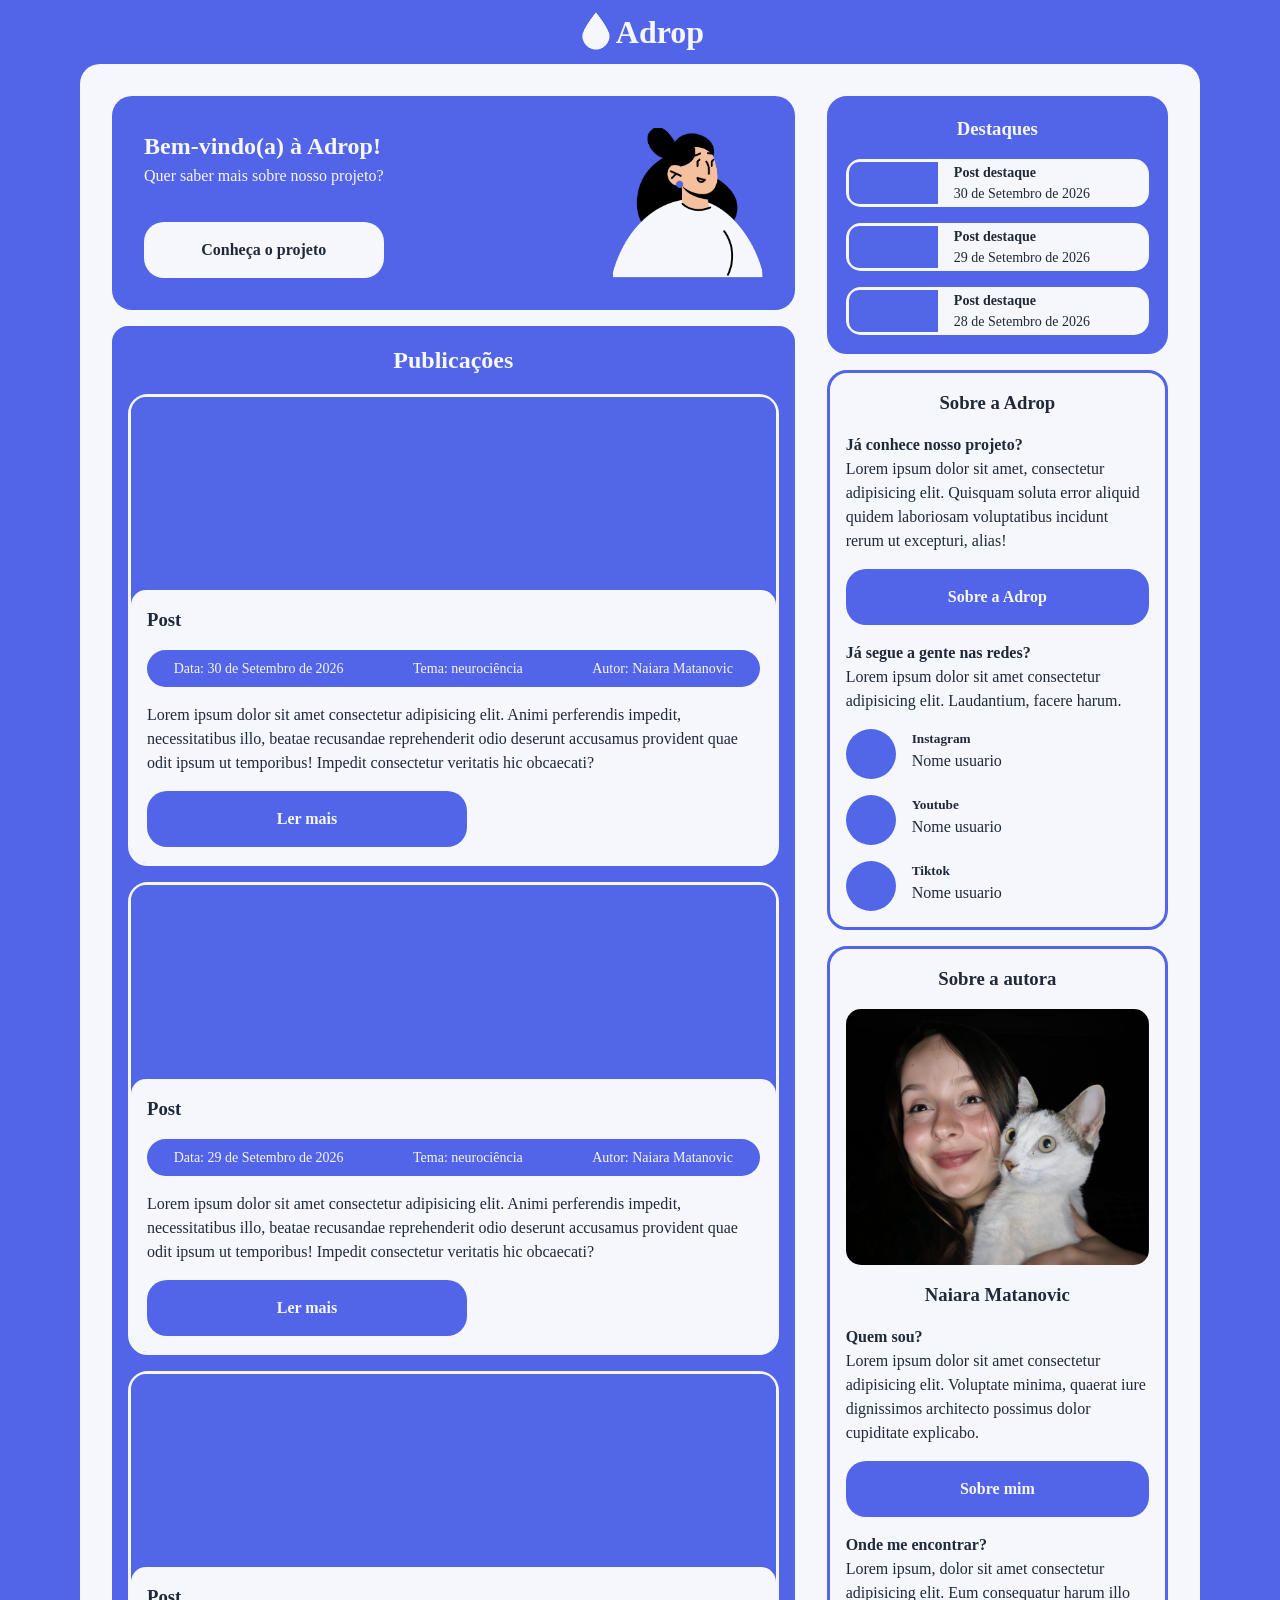
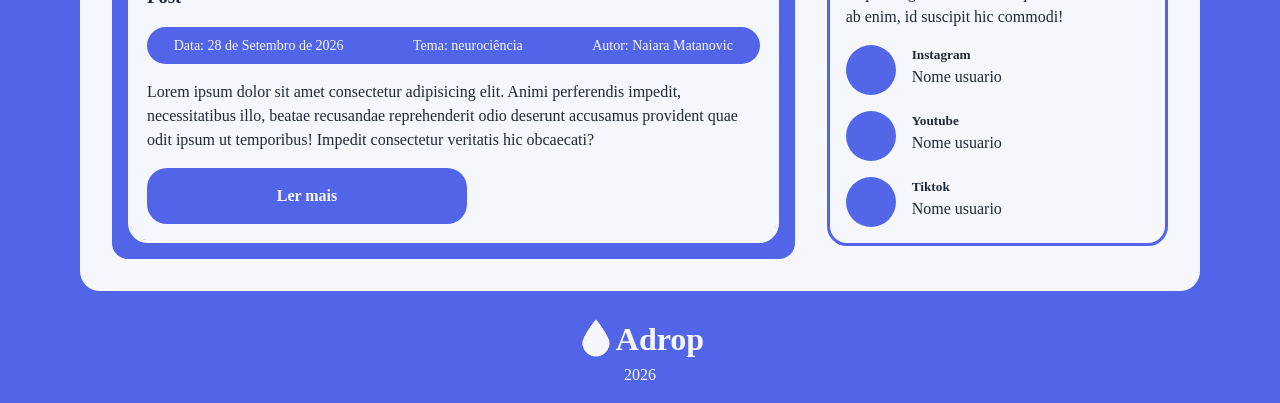
==== commit 46de0cd2: "Corrige imagens de destaques e titulos" ====
--- a/docs/index.html
+++ b/docs/index.html
@@ -9,7 +9,7 @@
   <body>
     <header>
       <a class="logo" href="index.html">
-        <img src="img/logo.svg" alt="Imagem de uma gota de cor sólida branca" />
+        <img src="img/logo.svg" alt="" />
         Adrop
       </a>
     </header>
@@ -161,7 +161,7 @@
           <ul class="postsDestaques">
             <li class="postDestaque">
               <a href="pages/posts/post1.html">
-                <img src="img/imgdestplaceholder.jpg" alt="Imagem com cor sólida da cor primaria da Adrop, o azul médio" />
+                <img src="img/imgplaceholder.jpg" alt="Imagem com cor sólida da cor primaria da Adrop, o azul médio" />
                 <div class="conteudoPostDestaque">
                   <h4>Post destaque</h4>
                   <time datetime="2026-09-30">30 de Setembro de 2026</time>
@@ -170,7 +170,7 @@
             </li>
             <li class="postDestaque">
               <a href="pages/posts/post2.html">
-                <img src="img/imgdestplaceholder.jpg" alt="Imagem com cor sólida da cor primaria da Adrop, o azul médio" />
+                <img src="img/imgplaceholder.jpg" alt="Imagem com cor sólida da cor primaria da Adrop, o azul médio" />
                 <div class="conteudoPostDestaque">
                   <h4>Post destaque</h4>
 
@@ -180,7 +180,7 @@
             </li>
             <li class="postDestaque">
               <a href="pages/posts/post3.html">
-                <img src="img/imgdestplaceholder.jpg" alt="Imagem com cor sólida da cor primaria da Adrop, o azul médio" />
+                <img src="img/imgplaceholder.jpg" alt="Imagem com cor sólida da cor primaria da Adrop, o azul médio" />
                 <div class="conteudoPostDestaque">
                   <h4>Post destaque</h4>
 
@@ -244,7 +244,7 @@
           <h3>Sobre a autora</h3>
           <div class="introducaoAutora">
             <img
-              src="/docs/img/autora.jpg"
+              src="img/autora.jpg"
               alt="foto da autora abraçando seu gato branco"
             />
             <h3 class="nome">Naiara Matanovic</h3>
@@ -297,7 +297,7 @@
     </main>
     <footer>
       <a class="logo" href="index.html">
-        <img src="img/logo.svg" alt="Imagem de uma gota de cor sólida branca" />
+        <img src="img/logo.svg" alt="" />
         Adrop
       </a>
       <p>2026</p>
--- a/docs/css/stylesheet.css
+++ b/docs/css/stylesheet.css
@@ -219,6 +219,10 @@
   list-style: none;
   padding: 0;
 }
+.postDestaque img {
+  max-width: 30%;
+  height: auto;
+}
 .postDestaque a {
   display: flex;
   gap: 1rem;
@@ -377,7 +381,7 @@
   padding: 1rem;
   border-radius: 20px;
 }
-/* Focos */
+/* Focos */relacio
 .logo:focus-visible,
 .cardDestaques a:focus-visible,
 .botaoClaro:focus-visible {
@@ -417,6 +421,9 @@
 }
 .cardRel img {
   border-radius: 10px;
+}
+.relacionados a {
+  text-decoration: none;
 }
 
 /*Regras do css escritas pensando em 2 colunas:*/
